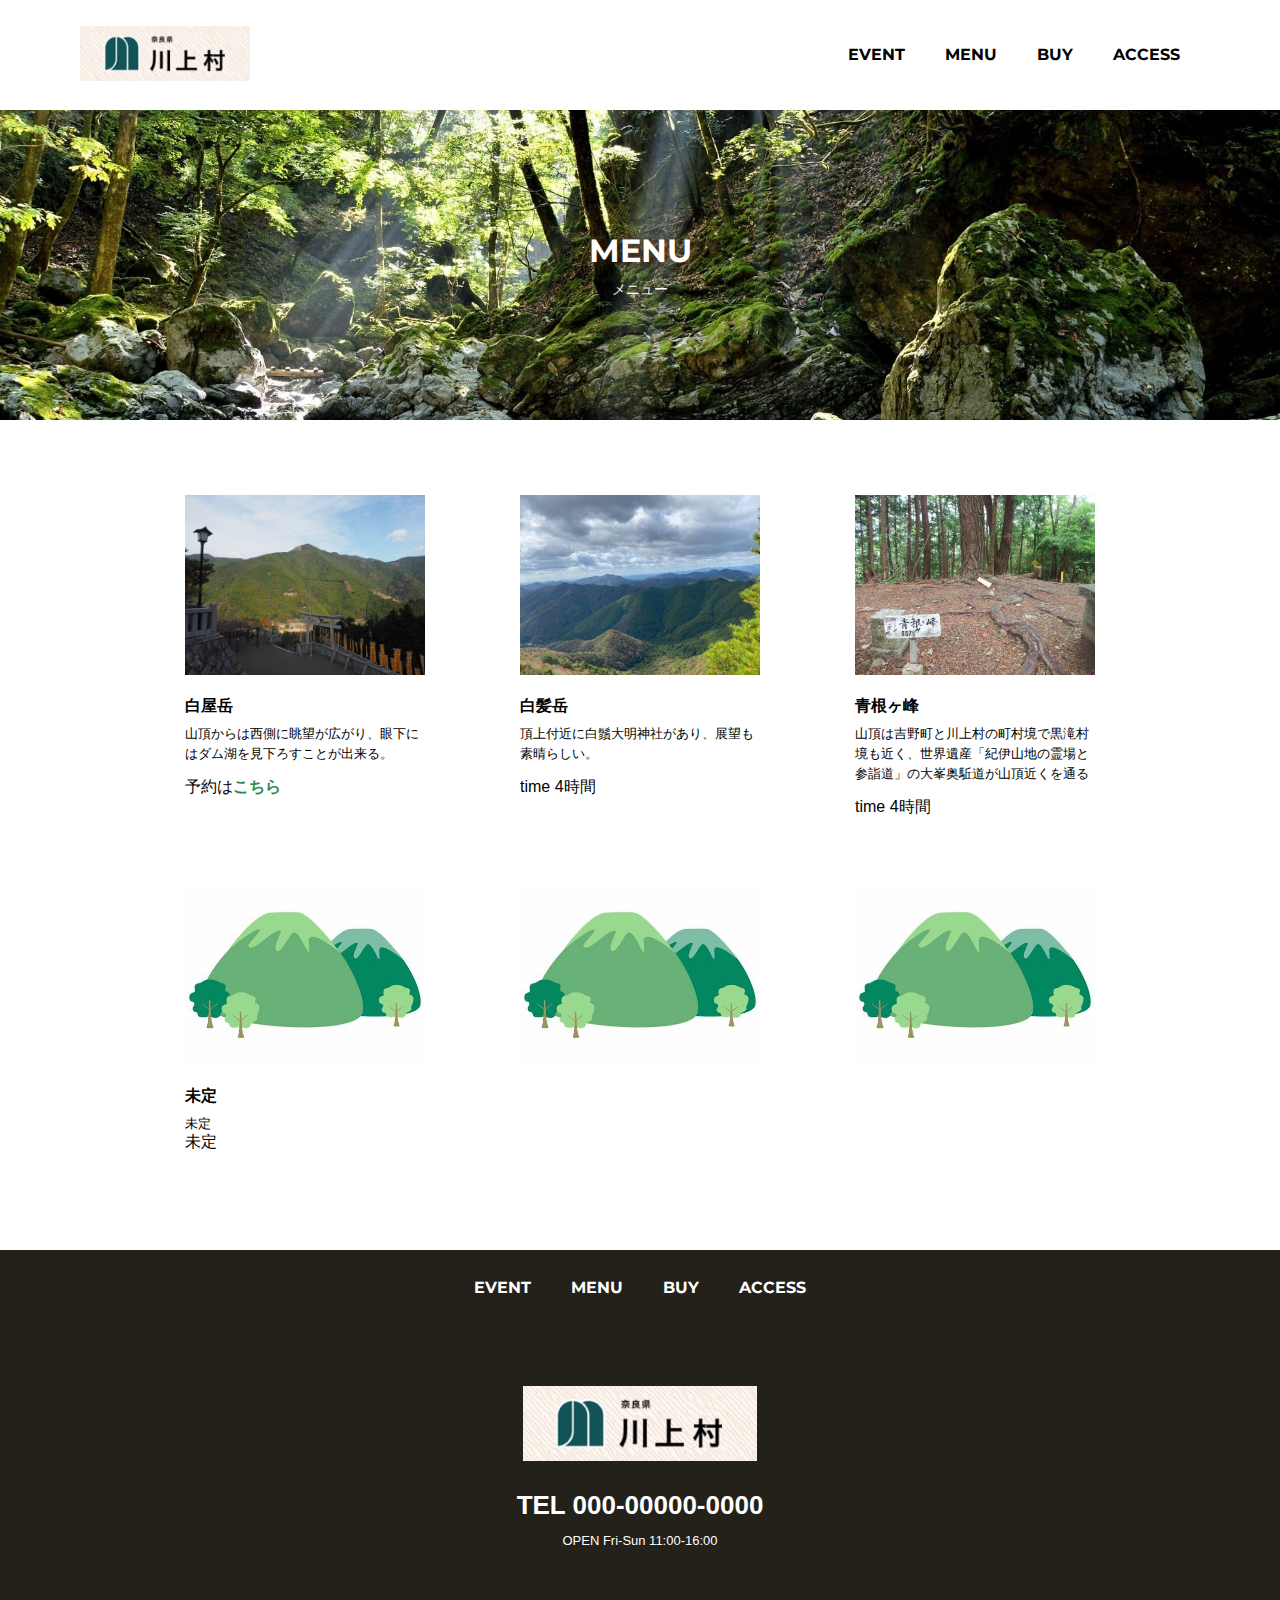
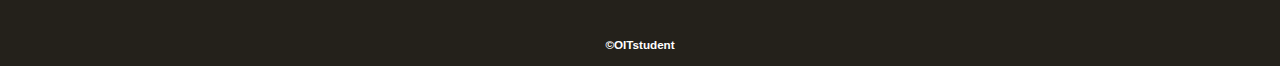
==== index.html @ bbe25966 "Add files via upload" ====
<!DOCTYPE html>
<html>

<head>
  <meta charset="UTF-8">
  <title>川上村登山ツアー</title>
  <meta name="description" content="カフェ「KISSA」のメニューを掲載しています。こだわりの浅煎りコーヒーをはじめ、さまざまなメニューをご用意しています。">
  <meta name="viewport" content="width=device-width">
  <script src="./js/toggle-menu.js"></script>
  <link href="./css/common.css" rel="stylesheet">
  <link href="./css/menu.css" rel="stylesheet">
  <link rel="preconnect" href="https://fonts.googleapis.com">
  <link rel="preconnect" href="https://fonts.gstatic.com" crossorigin>
  <link href="https://fonts.googleapis.com/css2?family=Montserrat:wght@700&display=swap" rel="stylesheet">
</head>

<body>

  <!-- headerここから -->
  <header class="header">
    <div class="header-inner">
      <a class="header-logo" href="./menu.html">
        <img src="./images/common/logo-header.jpg" alt="KISSA">
      </a>
      <button class="toggle-menu-button"></button>
      <div class="header-site-menu">
        <nav class="site-menu">
          <ul>
            <li><a href="https://g-tourism.jp/">EVENT</a></li>
            <li><a href="./menu.html">MENU</a></li>
            <li><a href="https://www.vill.kawakami.nara.jp/kanko/docs/2017021600070/">BUY</a></li>
            <li><a href="./access.html">ACCESS</a></li>
          </ul>
        </nav>
      </div>
    </div>
  </header>
  <!-- headerここまで -->

  <!-- mainここから -->
  <main class="main">
    <div class="title">
      <h1>MENU</h1>
      <p>メニュー</p>
    </div>
    <ul class="item-list">
      <li>
        <a href="detail.html">
          <img src="./images/menu/img-item01.jpg" alt="しらやだけ">
        </a>
        <dl>
          <dt>白屋岳</dt>
          <dd>山頂からは西側に眺望が広がり、眼下にはダム湖を見下ろすことが出来る。</dd>
        </dl>
        <p class="time">予約は<a href="https://tally.so/r/wgZDEM" class="blue-link">こちら</a></p>
        <!--<p class="item-label">AMERICANO</p>-->
      </li>
      <li>
        <img src="./images/menu/img-item02.jpg" alt="しらがだけ">
        <dl>
          <dt>白髪岳</dt>
          <dd>頂上付近に白鬚大明神社があり、展望も素晴らしい。</dd>
        </dl>
        <p class="time">time 4時間</p>
      </li>
      <li>
        <img src="./images/menu/img-item03.jpg" alt="あおがみね">
        <dl>
          <dt>青根ヶ峰</dt>
          <dd>山頂は吉野町と川上村の町村境で黒滝村境も近く、世界遺産「紀伊山地の霊場と参詣道」の大峯奥駈道が山頂近くを通る</dd>
        </dl>
        <p class="time">time 4時間</p>
      </li>
      <li>
        <img src="./images/menu/a.jpg" alt="ホットドッグ - チリの商品画像">
        <dl>
          <dt>未定</dt>
          <dd>未定</dd>
        </dl>
        <p class="price">未定</p>
      </li>
      <li>
        <img src="./images/menu/a.jpg" alt="レーズンバターサンドの商品画像">
        <dl>
          <dt></dt>
          <dd></dd>
        </dl>
        <p class="price"></p>
      </li>
      <li>
        <img src="./images/menu/a.jpg" alt="チーズケーキの商品画像">
        <dl>
          <dt></dt>
          <dd></dd>
        </dl>
        <p class="price"></p>
      </li>
    </ul>
  </main>
  <!-- mainここまで -->

  <!-- footerここから -->
  <footer class="footer">
    <nav class="site-menu">
      <ul>
        <li><a href="https://g-tourism.jp/">EVENT</a></li>
        <li><a href="./menu.html">MENU</a></li>
        <li><a href="https://www.vill.kawakami.nara.jp/kanko/docs/2017021600070/">BUY</a></li>
        <li><a href="./access.html">ACCESS</a></li>
      </ul>
    </nav>
    <a class="footer-logo" href="./menu.html">
      <img src="./images/common/logo-header.jpg" alt="KISSA">
    </a>
    <p class="footer-tel">TEL 000-00000-0000</p>
    <p class="footer-time">OPEN Fri-Sun 11:00-16:00</p>
    <p class="copyright"><small>&copy;OITstudent</small></p>
  </footer>
  <!-- footerここまで -->

</body>

</html>
---- css/common.css ----
@charset "utf-8";/*文字コード*/

*,
::before,/*要素の空白を残す*/
::after {
  padding: 0;
  margin: 0;
  box-sizing: border-box;/*要素の幅と高さをそのまま適用*/
}

ul,
ol {/*行頭アイコンを非表示*/
  list-style: none;
}

a {/*リンクの文字色と下線をなくす*/
  color: inherit;
  text-decoration: none;
}

body {
  font-family: sans-serif;/*テキストのフォント指定*/
  font-size: 16px;
  color: #000000;
  line-height: 1;/*文字サイズ，色，行間指定*/
  background-color: #ffffff;/*背景色*/
}

img {/*img要素の最大値を指定，親要素を飛び出さないように*/
  max-width: 100%;
}

.header-inner {
  max-width: 1200px;
  height: 110px;/*ヘッダーのサイズを指定，幅をmax-widthで指定しておくとブラウザ幅に合わせて可変する表示が出来る*/
  margin-left: auto;
  margin-right: auto;/*ヘッダーの位置を指定，autoはブラウザの幅から要素を幅を引いた値を左右均等に分配して余白を設けるという指定*/
  padding-left: 40px;
  padding-right: 40px;/*左右に40pxの余白を設ける*/
  display: flex;/*ロゴとナビゲーションを横並びにする*/
  justify-content: space-between;/*ロゴとナビゲーションを左右の端によせる*/
  align-items: center;/*上下の高さを揃える*/
}

.toggle-menu-button {/*スマホ用のメニューを非表示*/
  display: none;
}

.header-logo {
  display: block;/*ロゴのサイズを指定できるようにする*/
  width: 170px;/*サイズ指定*/
}

.site-menu ul {/*ナビゲーションの項目を横並びにする*/
  display: flex;
}

.site-menu ul li {/*ナビゲーションの項目間の余白を設定する*/
  margin-left: 20px;
  margin-right: 20px;
}

.site-menu ul li a {
  font-family: 'Montserrat', sans-serif;
  font-weight: bold;
}

.footer {
  color: #ffffff;
  background-color: #24211b;/*文字色と背景色を指定*/
  padding-top: 30px;
  padding-bottom: 15px;/*内側の上下の余白を指定する*/
  display: flex;/*flexで横並びにする*/
  flex-direction: column;/*縦並びに*/
  align-items: center;/*各要素を中央に揃えて配置*/
}

.footer-logo {/*ロゴのサイズ調整，余白を調整*/
  display: block;
  width: 235px;
  margin-top: 90px;
}

.footer-tel {/*電話番号のスタイルを調整*/
  font-size: 26px;
  font-weight: bold;
  margin-top: 28px;
}

.footer-time {/*営業時間のスタイル調整*/
  font-size: 13px;
  margin-top: 16px;
}

.copyright {/*コピーライトのスタイル調整*/
  font-size: 14px;
  font-weight: bold;
  margin-top: 90px;
}

@media (max-width: 800px) {/*ナビゲーションを縦並びに変更*/
  .site-menu ul {
    display: block;
    text-align: center;
  }

  .site-menu li {
    margin-top: 20px;
  }

  .header {
    position: fixed;
    top: 0;
    left: 0;
    right: 0;
    background-color: #ffffff;
    height: 50px;
    z-index: 10;
    box-shadow: 0 3px 6px rgba(0, 0, 0, 0.1);
  }

  .header-inner {
    padding-left: 20px;
    padding-right: 20px;
    height: 100%;
    position: relative;
  }

  .header-logo {
    width: 100px;
  }

  .header-site-menu {
    position: absolute;
    top: 100%;
    left: 0;
    right: 0;
    color: #ffffff;
    background-color: #736E62;
    padding-top: 30px;
    padding-bottom: 50px;
    display: none;
  }

  .header-site-menu.is-show {
    display: block;
  }

  .toggle-menu-button {
    display: block;
    width: 44px;
    height: 34px;
    background-image: url(../images/common/icon-menu.png);
    background-size: 50%;
    background-position: center;
    background-repeat: no-repeat;
    background-color: transparent;
    border: none;
    border-radius: 0;
    outline: none;
  }

  .main {
    padding-top: 50px;
  }

  .footer-logo {
    margin-top: 60px;
  }

  .footer-tel {
    font-size: 20px;
  }

  .copyright {
    margin-top: 50px;
  }
}
---- css/menu.css ----
@charset "utf-8";/*文字コード*/

/*conceptページのcssを複製*/
.title {
  height: 310px;
  background-image: url(../images/menu/bg-main.jpg);
  background-repeat: no-repeat;
  background-position: center center;
  background-size: cover;
  display: flex;
  flex-direction: column;
  justify-content: center;
  align-items: center;
  color: #ffffff;
  text-shadow: 1px 1px 10px #4b2c14;
}

.title h1 {
  font-family: 'Montserrat', sans-serif;
  font-size: 32px;
  font-weight: bold;
}

.title p {
  font-size: 14px;
  margin-top: 15px;
}

.item-list {/*メニューエリアの幅と配置を指定する*/
  width: 930px;
  max-width: 90%;
  margin-top: 75px;
  margin-left: auto;
  margin-right: auto;
  display: grid;/*グリッドの大枠を作成する*/
  grid-template-columns: repeat(auto-fit, 240px);/*グリッドの列の数と幅を指定する．auto-fit幅の足りないブラウザで表示を折り返すようにする*/
  column-gap: 95px;/*グリッドの列・行の間隔を指定する*/
  row-gap: 70px;
  justify-content: center;/*アイテムの左右の揃えを指定する*/
}

.item-list dl {
  margin-top: 20px;
}

.item-list dt {
  font-weight: bold;
}

.item-list dd {
  font-size: 13px;
  line-height: 20px;
  margin-top: 10px;
}

.item-list .time {
  /*font-weight: bold;*/
  margin-top: 15px;
}

.blue-link{
  font-weight: bold;
  color: #2E8B57;
}

/*.item-list li {
  position: relative;
}

.item-list .item-label {
  position: absolute;
  top: 0;
  left: calc(100% + 18px);
  font-size: 10px;
  white-space: nowrap;
  transform-origin: top left;
  transform: rotate(90deg);
}*/

.footer {
  margin-top: 100px;
}

@media (max-width: 800px) {
  .item-list {
    margin-top: 45px;
    row-gap: 40px;
  }
}/*上部・メニューのあいだの余白を調整*/
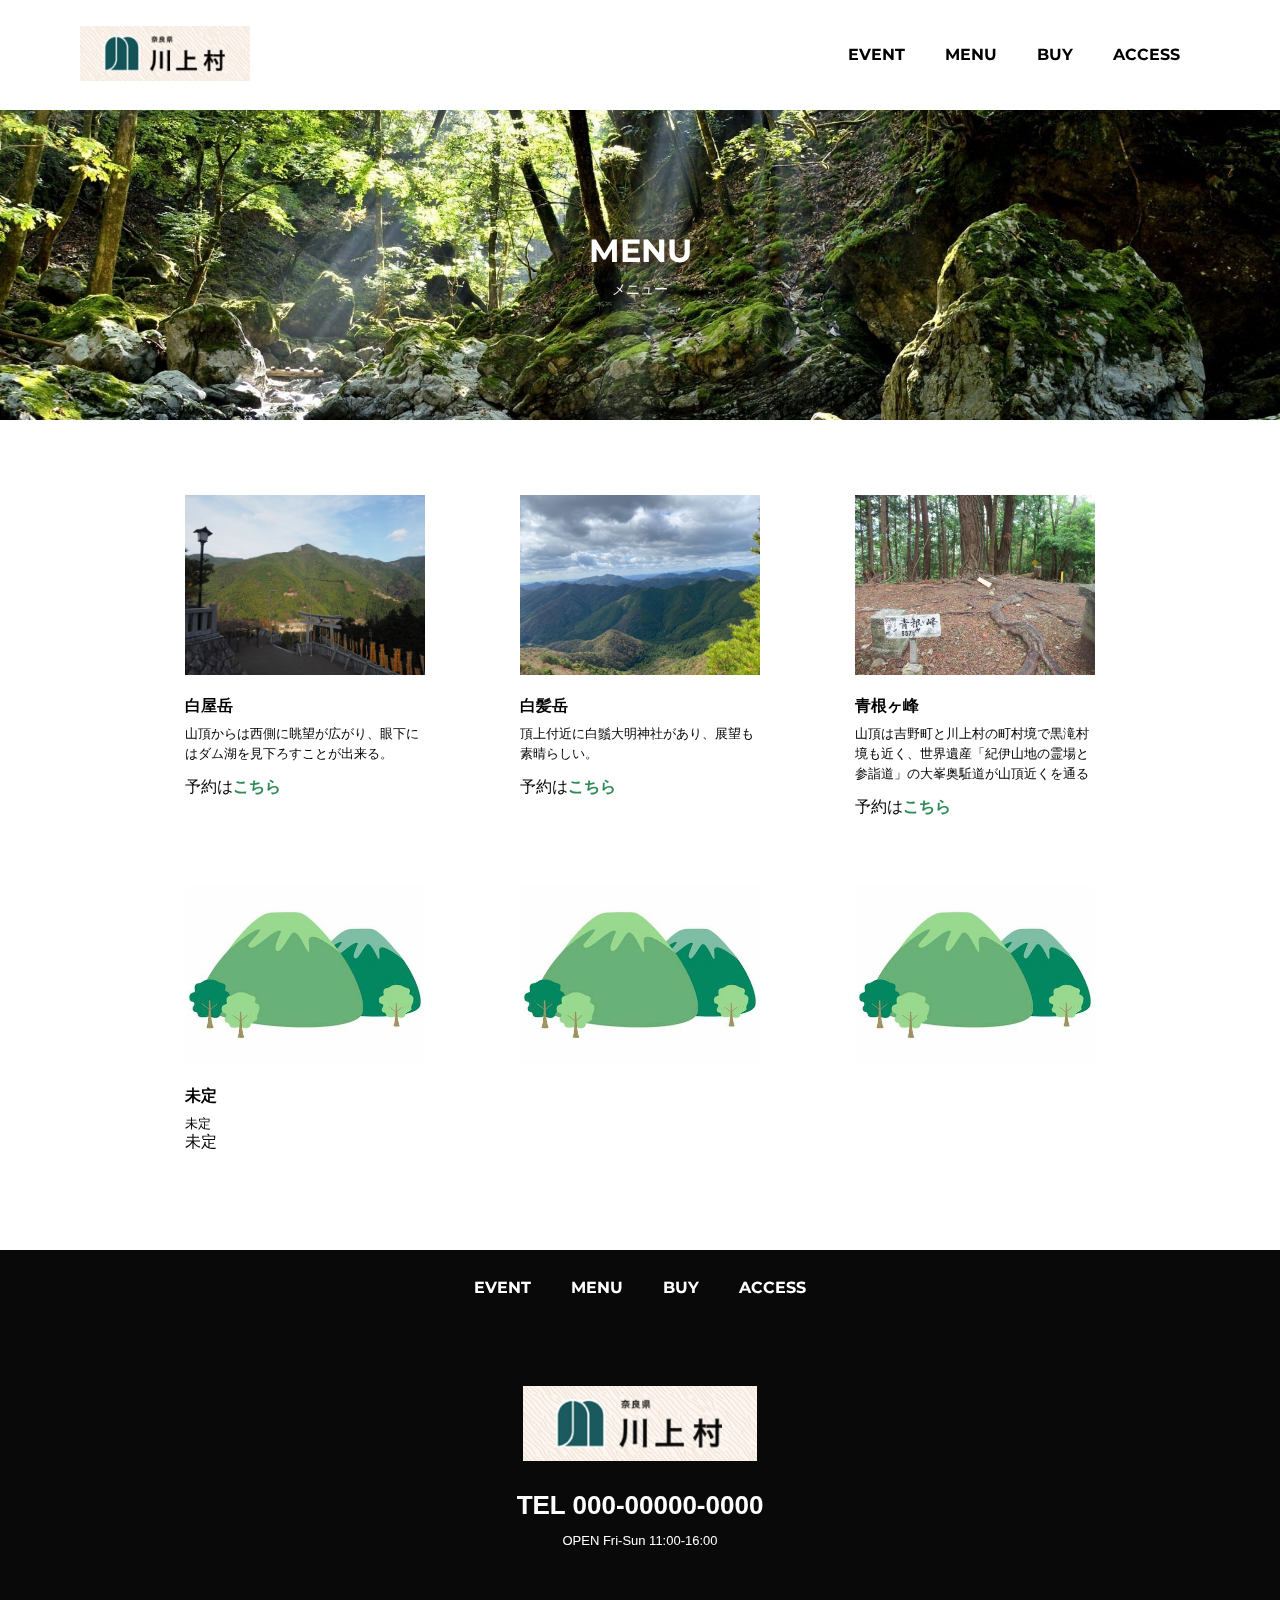
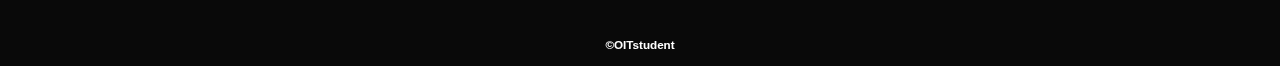
==== commit 81600340: "Add files via upload" ====
--- a/index.html
+++ b/index.html
@@ -4,11 +4,11 @@
 <head>
   <meta charset="UTF-8">
   <title>川上村登山ツアー</title>
-  <meta name="description" content="カフェ「KISSA」のメニューを掲載しています。こだわりの浅煎りコーヒーをはじめ、さまざまなメニューをご用意しています。">
+  <meta name="description" content="川上村の登山ツアーを掲載しています。ぜひ山頂からの壮観な景色が見られる自然豊かな場所で身体を動かしてみてください。">
   <meta name="viewport" content="width=device-width">
   <script src="./js/toggle-menu.js"></script>
   <link href="./css/common.css" rel="stylesheet">
-  <link href="./css/menu.css" rel="stylesheet">
+  <link href="./css/index.css" rel="stylesheet">
   <link rel="preconnect" href="https://fonts.googleapis.com">
   <link rel="preconnect" href="https://fonts.gstatic.com" crossorigin>
   <link href="https://fonts.googleapis.com/css2?family=Montserrat:wght@700&display=swap" rel="stylesheet">
@@ -61,7 +61,7 @@
           <dt>白髪岳</dt>
           <dd>頂上付近に白鬚大明神社があり、展望も素晴らしい。</dd>
         </dl>
-        <p class="time">time 4時間</p>
+        <p class="time">予約は<a href="https://tally.so/r/wgZDEM" class="blue-link">こちら</a></p>
       </li>
       <li>
         <img src="./images/menu/img-item03.jpg" alt="あおがみね">
@@ -69,10 +69,10 @@
           <dt>青根ヶ峰</dt>
           <dd>山頂は吉野町と川上村の町村境で黒滝村境も近く、世界遺産「紀伊山地の霊場と参詣道」の大峯奥駈道が山頂近くを通る</dd>
         </dl>
-        <p class="time">time 4時間</p>
+        <p class="time">予約は<a href="https://tally.so/r/wgZDEM" class="blue-link">こちら</a></p>
       </li>
       <li>
-        <img src="./images/menu/a.jpg" alt="ホットドッグ - チリの商品画像">
+        <img src="./images/menu/a.jpg" alt="山の画像">
         <dl>
           <dt>未定</dt>
           <dd>未定</dd>
@@ -80,7 +80,7 @@
         <p class="price">未定</p>
       </li>
       <li>
-        <img src="./images/menu/a.jpg" alt="レーズンバターサンドの商品画像">
+        <img src="./images/menu/a.jpg" alt="山の画像">
         <dl>
           <dt></dt>
           <dd></dd>
@@ -88,7 +88,7 @@
         <p class="price"></p>
       </li>
       <li>
-        <img src="./images/menu/a.jpg" alt="チーズケーキの商品画像">
+        <img src="./images/menu/a.jpg" alt="山の画像">
         <dl>
           <dt></dt>
           <dd></dd>
--- a/css/common.css
+++ b/css/common.css
@@ -51,6 +51,16 @@
   width: 170px;/*サイズ指定*/
 }
 
+/*
+.header-logo img {
+  background-color: transparent; /* 背景色を透明に transparent 
+  padding: 0;
+  border: none;
+  display: block;
+}
+*/
+
+
 .site-menu ul {/*ナビゲーションの項目を横並びにする*/
   display: flex;
 }
@@ -67,7 +77,7 @@
 
 .footer {
   color: #ffffff;
-  background-color: #24211b;/*文字色と背景色を指定*/
+  background-color: #090909;/*文字色と背景色を指定*/
   padding-top: 30px;
   padding-bottom: 15px;/*内側の上下の余白を指定する*/
   display: flex;/*flexで横並びにする*/
@@ -79,6 +89,10 @@
   display: block;
   width: 235px;
   margin-top: 90px;
+}
+
+.footer-logo img {
+  mix-blend-mode: screen;
 }
 
 .footer-tel {/*電話番号のスタイルを調整*/
--- a/css/index.css
+++ b/css/index.css
@@ -0,0 +1,89 @@
+@charset "utf-8";/*文字コード*/
+
+/*conceptページのcssを複製*/
+.title {
+  height: 310px;
+  background-image: url(../images/menu/bg-main.jpg);
+  background-repeat: no-repeat;
+  background-position: center center;
+  background-size: cover;
+  display: flex;
+  flex-direction: column;
+  justify-content: center;
+  align-items: center;
+  color: #ffffff;
+  text-shadow: 1px 1px 10px #4b2c14;
+}
+
+.title h1 {
+  font-family: 'Montserrat', sans-serif;
+  font-size: 32px;
+  font-weight: bold;
+}
+
+.title p {
+  font-size: 14px;
+  margin-top: 15px;
+}
+
+.item-list {/*メニューエリアの幅と配置を指定する*/
+  width: 930px;
+  max-width: 90%;
+  margin-top: 75px;
+  margin-left: auto;
+  margin-right: auto;
+  display: grid;/*グリッドの大枠を作成する*/
+  grid-template-columns: repeat(auto-fit, 240px);/*グリッドの列の数と幅を指定する．auto-fit幅の足りないブラウザで表示を折り返すようにする*/
+  column-gap: 95px;/*グリッドの列・行の間隔を指定する*/
+  row-gap: 70px;
+  justify-content: center;/*アイテムの左右の揃えを指定する*/
+}
+
+.item-list dl {
+  margin-top: 20px;
+}
+
+.item-list dt {
+  font-weight: bold;
+}
+
+.item-list dd {
+  font-size: 13px;
+  line-height: 20px;
+  margin-top: 10px;
+}
+
+.item-list .time {
+  /*font-weight: bold;*/
+  margin-top: 15px;
+}
+
+.blue-link{
+  font-weight: bold;
+  color: #2E8B57;
+}
+
+/*.item-list li {
+  position: relative;
+}
+
+.item-list .item-label {
+  position: absolute;
+  top: 0;
+  left: calc(100% + 18px);
+  font-size: 10px;
+  white-space: nowrap;
+  transform-origin: top left;
+  transform: rotate(90deg);
+}*/
+
+.footer {
+  margin-top: 100px;
+}
+
+@media (max-width: 800px) {
+  .item-list {
+    margin-top: 45px;
+    row-gap: 40px;
+  }
+}/*上部・メニューのあいだの余白を調整*/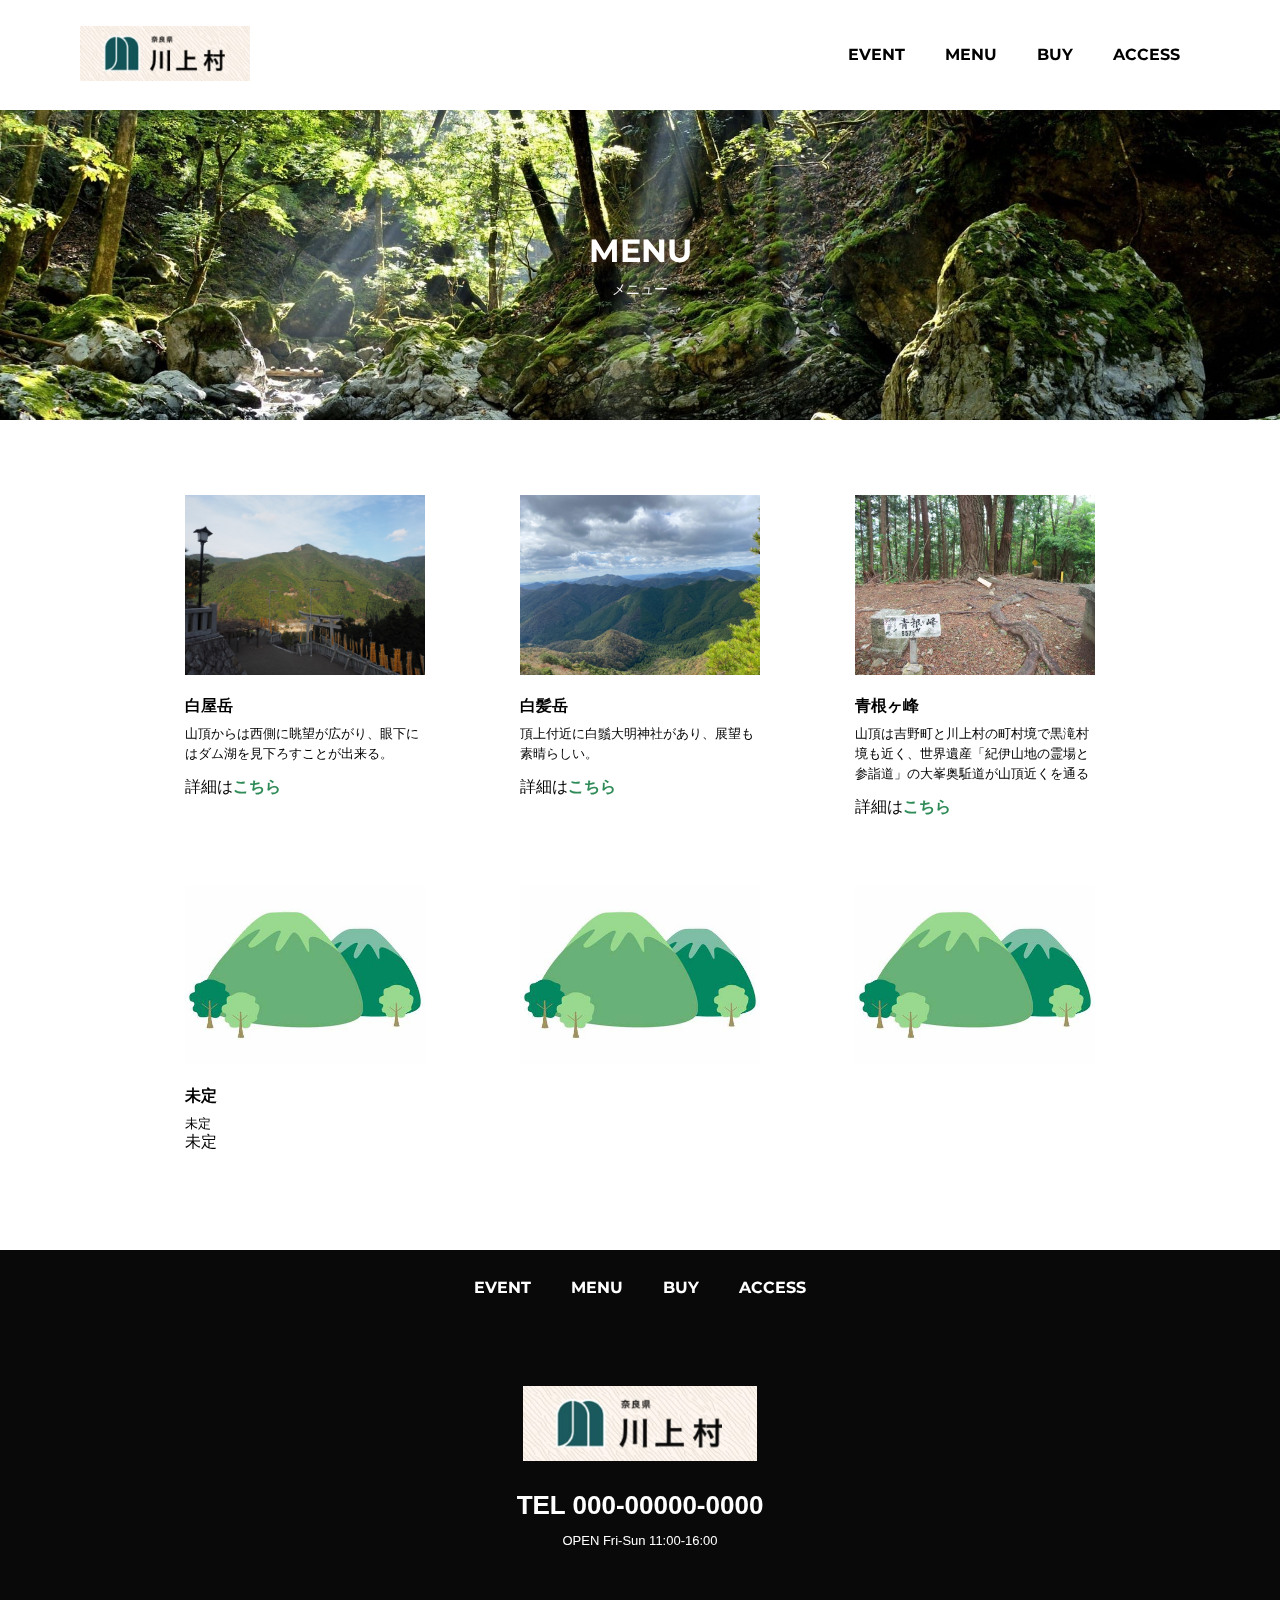
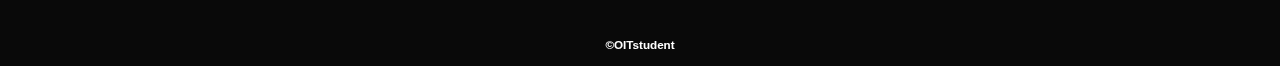
==== commit 78f50819: "Add files via upload" ====
--- a/index.html
+++ b/index.html
@@ -52,7 +52,7 @@
           <dt>白屋岳</dt>
           <dd>山頂からは西側に眺望が広がり、眼下にはダム湖を見下ろすことが出来る。</dd>
         </dl>
-        <p class="time">予約は<a href="https://tally.so/r/wgZDEM" class="blue-link">こちら</a></p>
+        <p class="time">詳細は<a href="detail.html" class="blue-link">こちら</a></p>
         <!--<p class="item-label">AMERICANO</p>-->
       </li>
       <li>
@@ -61,7 +61,7 @@
           <dt>白髪岳</dt>
           <dd>頂上付近に白鬚大明神社があり、展望も素晴らしい。</dd>
         </dl>
-        <p class="time">予約は<a href="https://tally.so/r/wgZDEM" class="blue-link">こちら</a></p>
+        <p class="time">詳細は<a href="detail.html" class="blue-link">こちら</a></p>
       </li>
       <li>
         <img src="./images/menu/img-item03.jpg" alt="あおがみね">
@@ -69,7 +69,7 @@
           <dt>青根ヶ峰</dt>
           <dd>山頂は吉野町と川上村の町村境で黒滝村境も近く、世界遺産「紀伊山地の霊場と参詣道」の大峯奥駈道が山頂近くを通る</dd>
         </dl>
-        <p class="time">予約は<a href="https://tally.so/r/wgZDEM" class="blue-link">こちら</a></p>
+        <p class="time">詳細は<a href="detail.html" class="blue-link">こちら</a></p>
       </li>
       <li>
         <img src="./images/menu/a.jpg" alt="山の画像">
